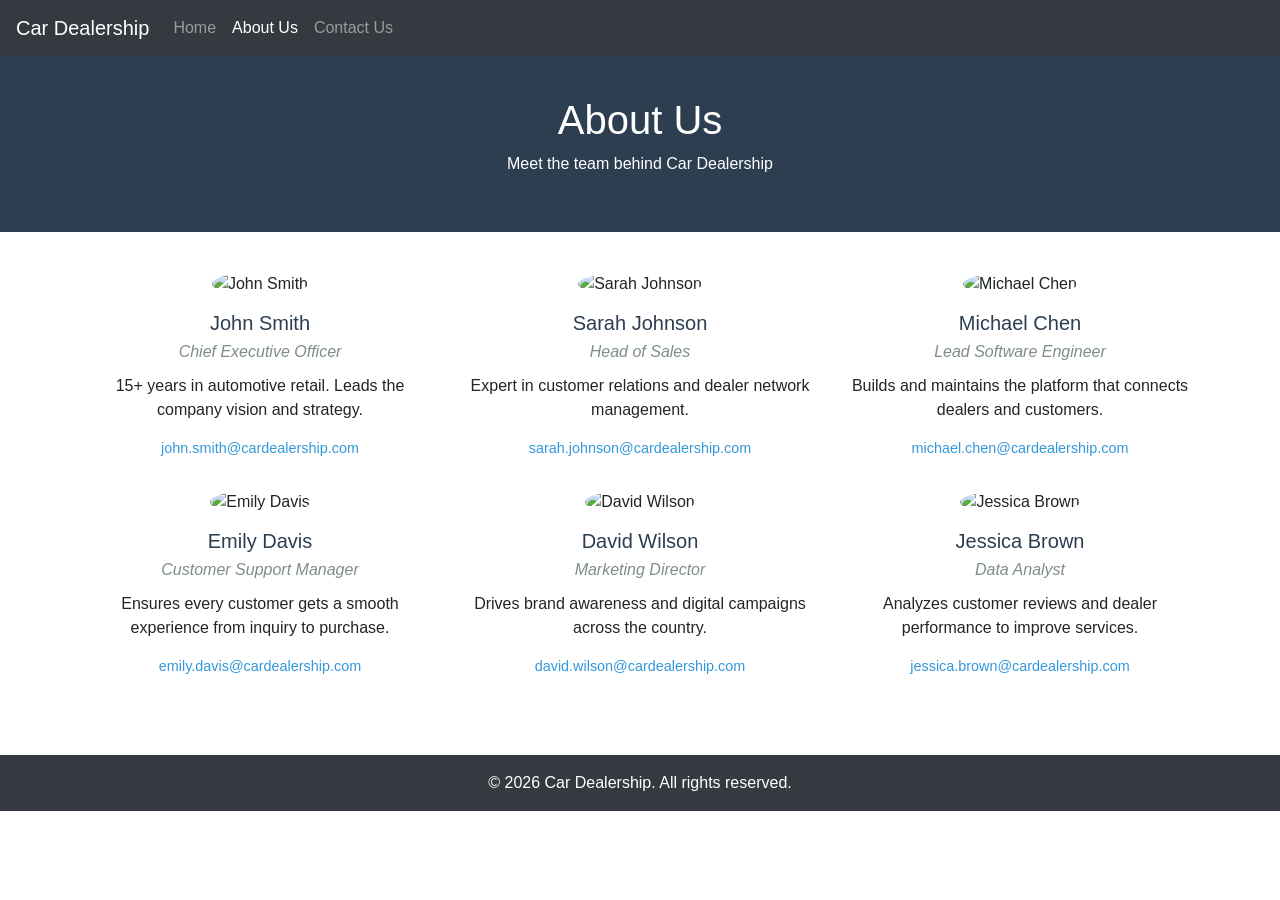
==== server/frontend/static/About.html @ 8be3f13d "Add About Us page (Task 3)" ====
<!DOCTYPE html>
<html lang="en">
<head>
    <meta charset="UTF-8">
    <meta name="viewport" content="width=device-width, initial-scale=1.0">
    <title>About Us - Car Dealership</title>
    <link rel="stylesheet" href="https://maxcdn.bootstrapcdn.com/bootstrap/4.5.2/css/bootstrap.min.css">
    <link rel="stylesheet" href="style.css">
    <style>
        .team-member {
            text-align: center;
            margin-bottom: 30px;
        }
        .team-member img {
            width: 150px;
            height: 150px;
            border-radius: 50%;
            object-fit: cover;
            margin-bottom: 15px;
        }
        .team-member h5 {
            margin-bottom: 5px;
            color: #2c3e50;
        }
        .team-member .role {
            color: #7f8c8d;
            font-style: italic;
            margin-bottom: 10px;
        }
        .team-member .email {
            color: #3498db;
            font-size: 0.9em;
        }
        .about-header {
            background-color: #2c3e50;
            color: white;
            padding: 40px 20px;
            margin-bottom: 40px;
            text-align: center;
        }
    </style>
</head>
<body>
    <nav class="navbar navbar-expand-lg navbar-dark bg-dark">
        <a class="navbar-brand" href="/">Car Dealership</a>
        <div class="navbar-nav">
            <a class="nav-link" href="/">Home</a>
            <a class="nav-link active" href="About.html">About Us</a>
            <a class="nav-link" href="Contact.html">Contact Us</a>
        </div>
    </nav>

    <div class="about-header">
        <h1>About Us</h1>
        <p>Meet the team behind Car Dealership</p>
    </div>

    <div class="container">
        <div class="row">
            <div class="col-md-4 team-member">
                <img src="https://randomuser.me/api/portraits/men/32.jpg" alt="John Smith">
                <h5>John Smith</h5>
                <div class="role">Chief Executive Officer</div>
                <p>15+ years in automotive retail. Leads the company vision and strategy.</p>
                <div class="email">john.smith@cardealership.com</div>
            </div>

            <div class="col-md-4 team-member">
                <img src="https://randomuser.me/api/portraits/women/44.jpg" alt="Sarah Johnson">
                <h5>Sarah Johnson</h5>
                <div class="role">Head of Sales</div>
                <p>Expert in customer relations and dealer network management.</p>
                <div class="email">sarah.johnson@cardealership.com</div>
            </div>

            <div class="col-md-4 team-member">
                <img src="https://randomuser.me/api/portraits/men/65.jpg" alt="Michael Chen">
                <h5>Michael Chen</h5>
                <div class="role">Lead Software Engineer</div>
                <p>Builds and maintains the platform that connects dealers and customers.</p>
                <div class="email">michael.chen@cardealership.com</div>
            </div>

            <div class="col-md-4 team-member">
                <img src="https://randomuser.me/api/portraits/women/68.jpg" alt="Emily Davis">
                <h5>Emily Davis</h5>
                <div class="role">Customer Support Manager</div>
                <p>Ensures every customer gets a smooth experience from inquiry to purchase.</p>
                <div class="email">emily.davis@cardealership.com</div>
            </div>

            <div class="col-md-4 team-member">
                <img src="https://randomuser.me/api/portraits/men/12.jpg" alt="David Wilson">
                <h5>David Wilson</h5>
                <div class="role">Marketing Director</div>
                <p>Drives brand awareness and digital campaigns across the country.</p>
                <div class="email">david.wilson@cardealership.com</div>
            </div>

            <div class="col-md-4 team-member">
                <img src="https://randomuser.me/api/portraits/women/22.jpg" alt="Jessica Brown">
                <h5>Jessica Brown</h5>
                <div class="role">Data Analyst</div>
                <p>Analyzes customer reviews and dealer performance to improve services.</p>
                <div class="email">jessica.brown@cardealership.com</div>
            </div>
        </div>
    </div>

    <footer class="bg-dark text-white text-center py-3 mt-5">
        &copy; 2026 Car Dealership. All rights reserved.
    </footer>
</body>
</html>
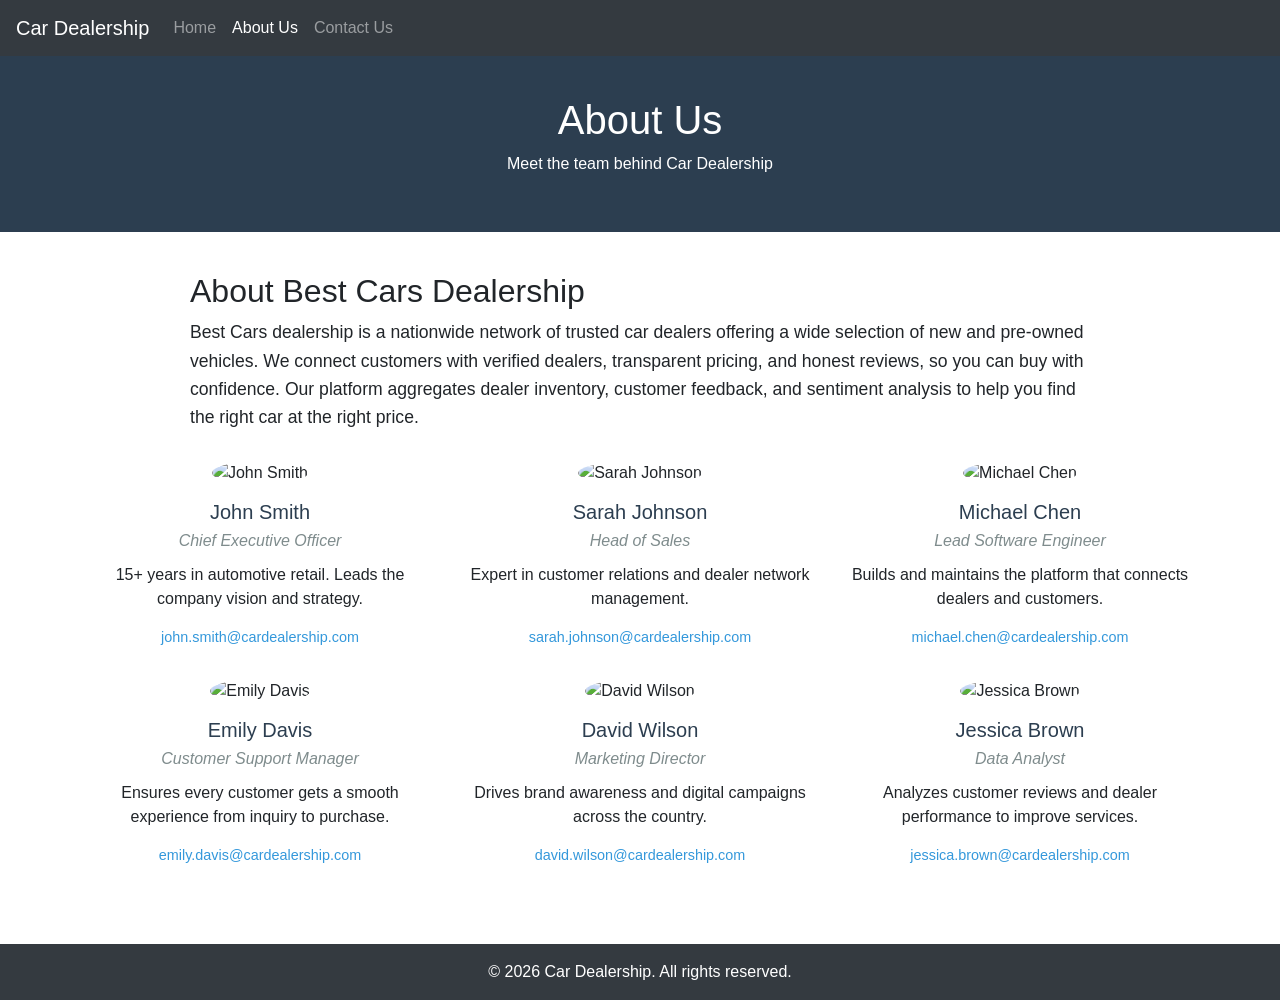
==== commit 5c1d73da: "Add Best Cars dealership description and second CSS (Task 3)" ====
--- a/server/frontend/static/About.html
+++ b/server/frontend/static/About.html
@@ -6,6 +6,7 @@
     <title>About Us - Car Dealership</title>
     <link rel="stylesheet" href="https://maxcdn.bootstrapcdn.com/bootstrap/4.5.2/css/bootstrap.min.css">
     <link rel="stylesheet" href="style.css">
+    <link rel="stylesheet" href="about.css">
     <style>
         .team-member {
             text-align: center;
@@ -49,12 +50,22 @@
             <a class="nav-link" href="Contact.html">Contact Us</a>
         </div>
     </nav>
-
+    
     <div class="about-header">
         <h1>About Us</h1>
         <p>Meet the team behind Car Dealership</p>
     </div>
-
+    <div class="container mt-4">
+    <div class="about-description">
+        <h2>About Best Cars Dealership</h2>
+        <p>
+            Best Cars dealership is a nationwide network of trusted car dealers offering a wide selection
+            of new and pre-owned vehicles. We connect customers with verified dealers, transparent pricing,
+            and honest reviews, so you can buy with confidence. Our platform aggregates dealer inventory,
+            customer feedback, and sentiment analysis to help you find the right car at the right price.
+        </p>
+    </div>
+</div>
     <div class="container">
         <div class="row">
             <div class="col-md-4 team-member">
@@ -111,4 +122,4 @@
         &copy; 2026 Car Dealership. All rights reserved.
     </footer>
 </body>
-</html>+</html>
--- a/server/frontend/static/about.css
+++ b/server/frontend/static/about.css
@@ -0,0 +1,13 @@
+/* About page custom styles */
+.about-header {
+    background-color: #2c3e50;
+    color: white;
+    padding: 40px 20px;
+    text-align: center;
+}
+.about-description {
+    max-width: 900px;
+    margin: 0 auto 30px;
+    font-size: 1.1em;
+    line-height: 1.6;
+}
